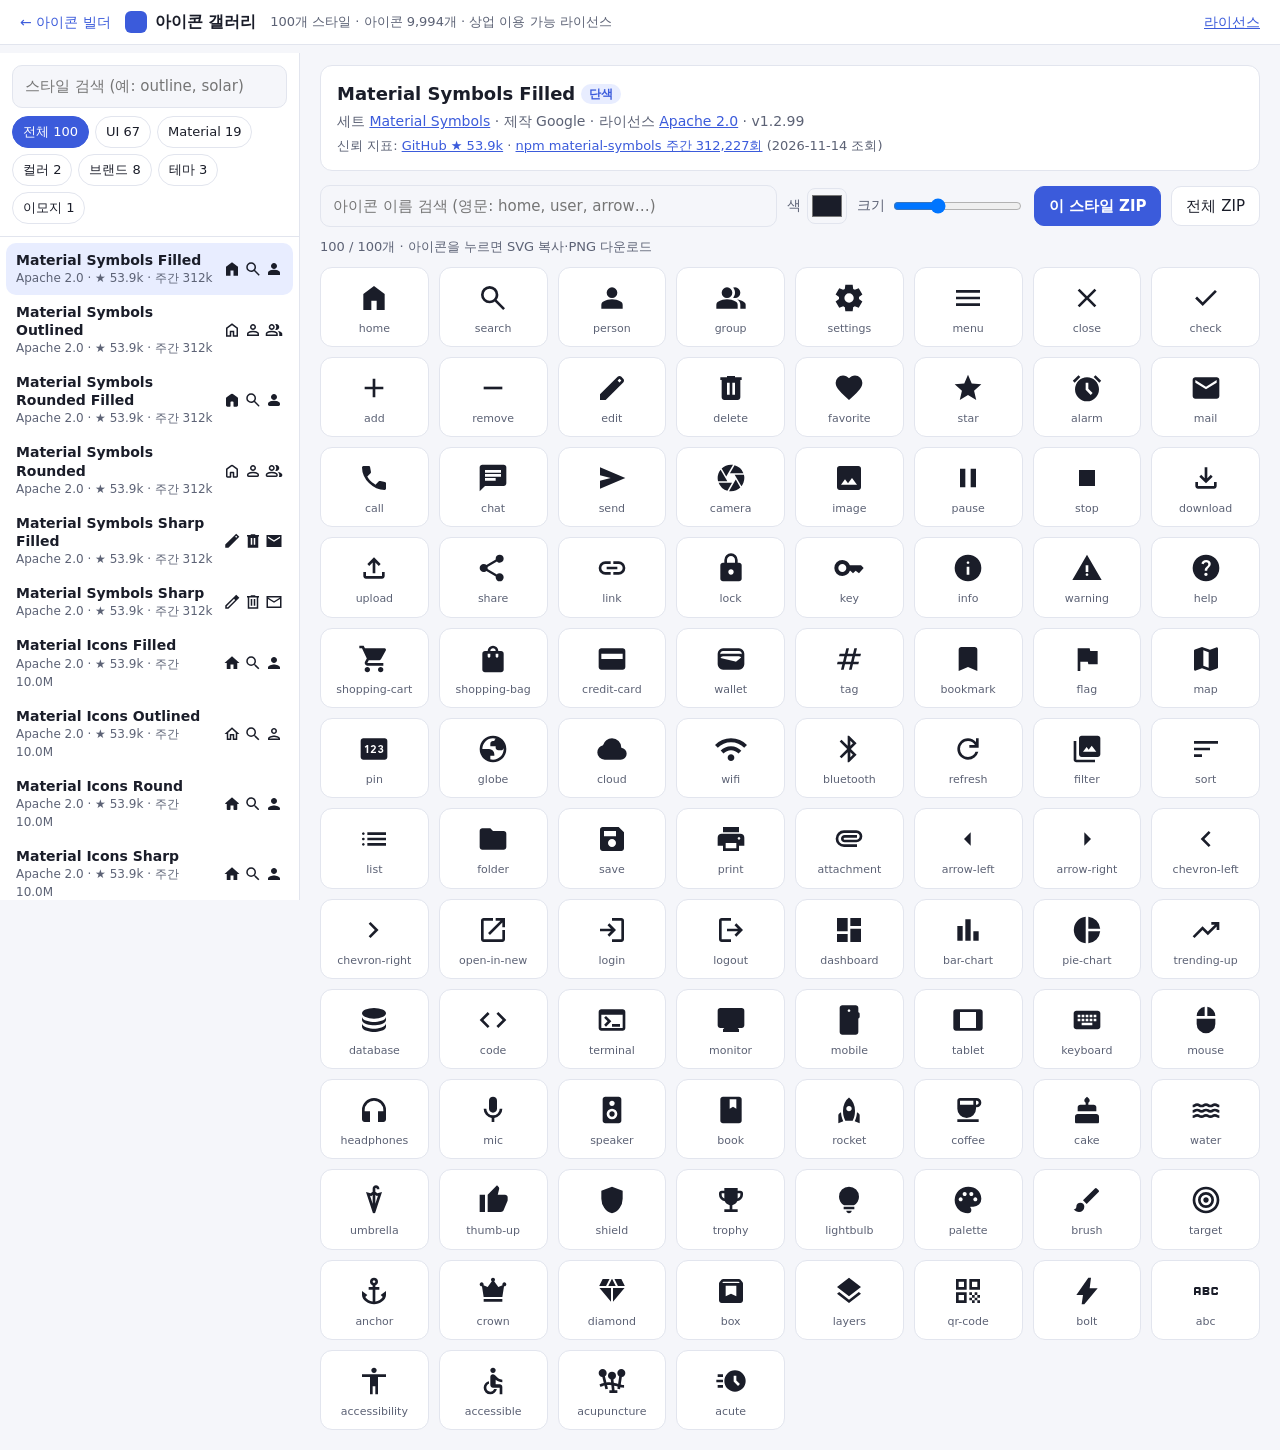
==== gallery/index.html @ c35b20fe "오픈소스 아이콘 갤러리 추가 (100개 스타일, 9,994개 SVG) - gallery/: 스타일 선택·검색·SVG 코드/PNG 복사·SVG/PNG 다운로드·스타일별/전체 ZIP " ====
<!doctype html>
<html lang="ko">
<head>
  <meta charset="utf-8">
  <meta name="viewport" content="width=device-width, initial-scale=1">
  <meta http-equiv="Content-Security-Policy" content="default-src 'self'; script-src 'self'; style-src 'self' 'unsafe-inline'; img-src 'self' data: blob:; connect-src 'self'; object-src 'none'; base-uri 'self'; form-action 'none'">
  <meta name="referrer" content="strict-origin-when-cross-origin">
  <title>오픈소스 아이콘 갤러리</title>
  <meta name="description" content="상업 이용 가능한 오픈소스 아이콘 100여 개 스타일을 골라 보고 SVG·PNG로 바로 복사·다운로드">
  <link rel="icon" href="data:image/svg+xml,%3Csvg xmlns='http://www.w3.org/2000/svg' viewBox='0 0 24 24'%3E%3Crect width='24' height='24' rx='6' fill='%233b5bdb'/%3E%3Cpath d='M6 6h5v5H6zM13 6h5v5h-5zM6 13h5v5H6zM13 13h5v5h-5z' fill='white'/%3E%3C/svg%3E">
  <link rel="stylesheet" href="gallery.css">
</head>
<body>
  <a class="skip" href="#grid">아이콘 목록 바로가기</a>
  <header class="top">
    <a class="back" href="../" aria-label="아이콘 빌더로 돌아가기">← 아이콘 빌더</a>
    <h1 class="brand"><span class="logo" aria-hidden="true"></span>아이콘 갤러리</h1>
    <span class="stat" id="stat"></span>
    <a class="lic-link" href="https://github.com/webyigit/IconBuilder/blob/main/gallery/LICENSES.md" target="_blank" rel="noopener">라이선스</a>
  </header>

  <div class="layout">
    <aside class="side" aria-label="스타일 선택">
      <div class="side-head">
        <label class="sr" for="styleSearch">스타일 검색</label>
        <input id="styleSearch" type="search" placeholder="스타일 검색 (예: outline, solar)" autocomplete="off">
        <div class="chips" id="cats" role="group" aria-label="분류"></div>
      </div>
      <label class="sr" for="styleSelect">스타일</label>
      <select id="styleSelect" class="mobile-select"></select>
      <ul class="styles" id="styles" role="listbox" aria-label="스타일 목록"></ul>
    </aside>

    <main class="main" id="main">
      <section class="style-info" id="info" aria-live="polite"></section>

      <div class="toolbar">
        <label class="sr" for="q">아이콘 검색</label>
        <input id="q" type="search" placeholder="아이콘 이름 검색 (영문: home, user, arrow…)" autocomplete="off">
        <label class="ctl" title="아이콘 색 (단색 스타일만)">색
          <input id="color" type="color" value="#1a1d29">
        </label>
        <label class="ctl">크기
          <input id="size" type="range" min="16" max="64" step="4" value="32">
        </label>
        <button id="zipBtn" class="primary">이 스타일 ZIP</button>
        <button id="zipAllBtn">전체 ZIP</button>
      </div>

      <p class="hint" id="count"></p>
      <ul class="grid" id="grid" aria-label="아이콘"></ul>
    </main>
  </div>

  <dialog id="dlg" aria-labelledby="dlgTitle">
    <form method="dialog" class="dlg-close"><button aria-label="닫기">✕</button></form>
    <div class="dlg-body">
      <div class="preview" id="pv"></div>
      <div class="dlg-side">
        <h2 id="dlgTitle"></h2>
        <p class="muted" id="dlgMeta"></p>
        <div class="btns">
          <button id="copySvg" class="primary">SVG 코드 복사</button>
          <button id="copyPng">PNG 이미지 복사</button>
          <button id="dlSvg">SVG 다운로드</button>
          <button id="dlPng">PNG 다운로드</button>
        </div>
        <label class="ctl">PNG 크기
          <select id="pngSize"><option>64</option><option>128</option><option selected>256</option><option>512</option><option>1024</option></select>
        </label>
        <label class="ctl" for="code">SVG 코드</label>
        <textarea id="code" readonly rows="6" spellcheck="false"></textarea>
      </div>
    </div>
  </dialog>

  <div class="toast" id="toast" role="status" aria-live="polite"></div>

  <script src="vendor/jszip.min.js"></script>
  <script src="gallery.js"></script>
</body>
</html>
---- gallery/gallery.css ----
:root {
  --bg: #f5f6fa; --card: #ffffff; --ink: #1a1d29; --muted: #5c6275; --line: #e2e5ee;
  --accent: #3b5bdb; --accent-ink: #ffffff; --accent-soft: #e8edff; --tile: #ffffff;
  --radius: 12px; --font: "Pretendard", "Apple SD Gothic Neo", "Malgun Gothic", system-ui, sans-serif;
}
@media (prefers-color-scheme: dark) {
  :root { --bg: #13151c; --card: #1c1f29; --ink: #eceef4; --muted: #a3a9ba; --line: #2e3240; --accent: #7c95ff; --accent-ink: #0d1020; --accent-soft: #252c47; --tile: #232736; }
}
* { box-sizing: border-box; }
html, body { margin: 0; }
body { background: var(--bg); color: var(--ink); font: 15px/1.5 var(--font); }
a { color: var(--accent); }
button, input, select, textarea { font: inherit; color: inherit; }
.sr { position: absolute; width: 1px; height: 1px; overflow: hidden; clip: rect(0 0 0 0); }
.skip { position: absolute; left: -999px; top: 0; background: var(--accent); color: var(--accent-ink); padding: 8px 12px; z-index: 20; }
.skip:focus { left: 8px; }
:focus-visible { outline: 3px solid var(--accent); outline-offset: 2px; }

.top { display: flex; align-items: center; gap: 14px; padding: 10px 20px; background: var(--card); border-bottom: 1px solid var(--line); position: sticky; top: 0; z-index: 5; }
.back { text-decoration: none; font-size: 14px; white-space: nowrap; }
.brand { font-size: 16px; margin: 0; display: flex; align-items: center; gap: 8px; white-space: nowrap; }
.logo { width: 22px; height: 22px; border-radius: 6px; background: var(--accent); display: inline-block; }
.stat { color: var(--muted); font-size: 13px; flex: 1; }
.lic-link { font-size: 14px; }

.layout { display: grid; grid-template-columns: 300px 1fr; min-height: calc(100vh - 53px); }
.side { border-right: 1px solid var(--line); background: var(--card); position: sticky; top: 53px; height: calc(100vh - 53px); display: flex; flex-direction: column; }
.side-head { padding: 12px; border-bottom: 1px solid var(--line); }
input[type=search], select, textarea { width: 100%; border: 1px solid var(--line); background: var(--bg); border-radius: 10px; padding: 9px 12px; min-height: 40px; }
.chips { display: flex; flex-wrap: wrap; gap: 6px; margin-top: 8px; }
.chips button { border: 1px solid var(--line); background: none; border-radius: 99px; padding: 4px 10px; font-size: 13px; cursor: pointer; min-height: 32px; }
.chips button[aria-pressed=true] { background: var(--accent); color: var(--accent-ink); border-color: var(--accent); }
.styles { list-style: none; margin: 0; padding: 6px; overflow-y: auto; flex: 1; }
.styles li { display: flex; gap: 10px; align-items: center; padding: 8px 10px; border-radius: 10px; cursor: pointer; }
.styles li:hover { background: var(--bg); }
.styles li[aria-selected=true] { background: var(--accent-soft); }
.styles .nm { font-size: 14px; font-weight: 600; line-height: 1.3; }
.styles .sub { font-size: 12px; color: var(--muted); }
.styles .smp { display: flex; gap: 3px; margin-left: auto; flex-shrink: 0; }
.styles .smp img { width: 18px; height: 18px; }
.mobile-select { display: none; }

.main { padding: 20px; min-width: 0; }
.style-info { background: var(--card); border: 1px solid var(--line); border-radius: var(--radius); padding: 14px 16px; margin-bottom: 14px; }
.style-info h2 { margin: 0 0 4px; font-size: 18px; }
.style-info p { margin: 0; color: var(--muted); font-size: 14px; }
.style-info p.pop { margin-top: 4px; font-size: 13px; }
.badge { display: inline-block; font-size: 12px; border-radius: 99px; padding: 1px 8px; background: var(--accent-soft); color: var(--accent); margin-left: 6px; vertical-align: 2px; font-weight: 600; }

.toolbar { display: flex; gap: 10px; align-items: center; flex-wrap: wrap; }
.toolbar input[type=search] { flex: 1; min-width: 200px; width: auto; }
.ctl { display: flex; align-items: center; gap: 6px; font-size: 14px; color: var(--muted); }
.ctl input[type=color] { width: 40px; height: 36px; border: 1px solid var(--line); border-radius: 8px; background: none; padding: 2px; }
.ctl input:disabled { opacity: .35; }
button { border: 1px solid var(--line); background: var(--card); border-radius: 10px; padding: 8px 14px; cursor: pointer; min-height: 40px; }
button:hover { border-color: var(--accent); }
button.primary { background: var(--accent); color: var(--accent-ink); border-color: var(--accent); font-weight: 600; }
button:disabled { opacity: .5; cursor: wait; }
.hint { color: var(--muted); font-size: 13px; margin: 10px 0; }

.grid { list-style: none; margin: 0; padding: 0; display: grid; grid-template-columns: repeat(auto-fill, minmax(104px, 1fr)); gap: 10px; }
.grid button { width: 100%; height: 100%; display: flex; flex-direction: column; align-items: center; gap: 8px; padding: 14px 6px 10px; background: var(--tile); border-radius: 12px; }
.grid img { width: var(--isz, 32px); height: var(--isz, 32px); }
.grid span { font-size: 11px; color: var(--muted); word-break: break-all; text-align: center; line-height: 1.3; }
.grid .empty { grid-column: 1 / -1; color: var(--muted); padding: 30px; text-align: center; }

dialog { border: 0; border-radius: 16px; padding: 0; max-width: 720px; width: calc(100% - 32px); background: var(--card); color: var(--ink); }
dialog::backdrop { background: rgba(10, 12, 20, .5); }
.dlg-close { position: absolute; right: 8px; top: 8px; }
.dlg-close button { border: 0; background: none; min-height: 36px; }
.dlg-body { display: grid; grid-template-columns: 220px 1fr; gap: 20px; padding: 24px; }
.preview { background: repeating-conic-gradient(var(--line) 0 25%, transparent 0 50%) 0 0 / 16px 16px; border-radius: 12px; display: grid; place-items: center; aspect-ratio: 1; }
.preview img { width: 60%; height: 60%; }
.dlg-side h2 { margin: 0; font-size: 18px; word-break: break-all; padding-right: 30px; }
.muted { color: var(--muted); font-size: 13px; margin: 2px 0 12px; }
.btns { display: grid; grid-template-columns: 1fr 1fr; gap: 8px; margin-bottom: 10px; }
.dlg-side .ctl { margin: 8px 0 4px; }
.dlg-side select { width: auto; min-height: 36px; padding: 4px 8px; }
textarea { font: 12px/1.4 ui-monospace, Menlo, Consolas, monospace; resize: vertical; }

.toast { position: fixed; left: 50%; bottom: 24px; transform: translateX(-50%); background: var(--ink); color: var(--bg); padding: 10px 16px; border-radius: 10px; font-size: 14px; opacity: 0; pointer-events: none; transition: opacity .2s; z-index: 30; }
.toast.on { opacity: 1; }

@media (max-width: 760px) {
  .top { padding: 10px 16px; gap: 10px; flex-wrap: wrap; }
  .stat { display: none; }
  .brand { flex: 1; }
  .layout { grid-template-columns: 1fr; }
  .side { position: static; height: auto; border-right: 0; border-bottom: 1px solid var(--line); }
  .styles { display: none; }
  .mobile-select { display: block; margin: 0 12px 12px; width: calc(100% - 24px); }
  .main { padding: 16px; }
  .grid { grid-template-columns: repeat(auto-fill, minmax(84px, 1fr)); gap: 8px; }
  .dlg-body { grid-template-columns: 1fr; padding: 20px 16px; }
  .preview { max-width: 180px; width: 100%; margin: 0 auto; }
  .toolbar .ctl:has(#size) { display: none; }
}
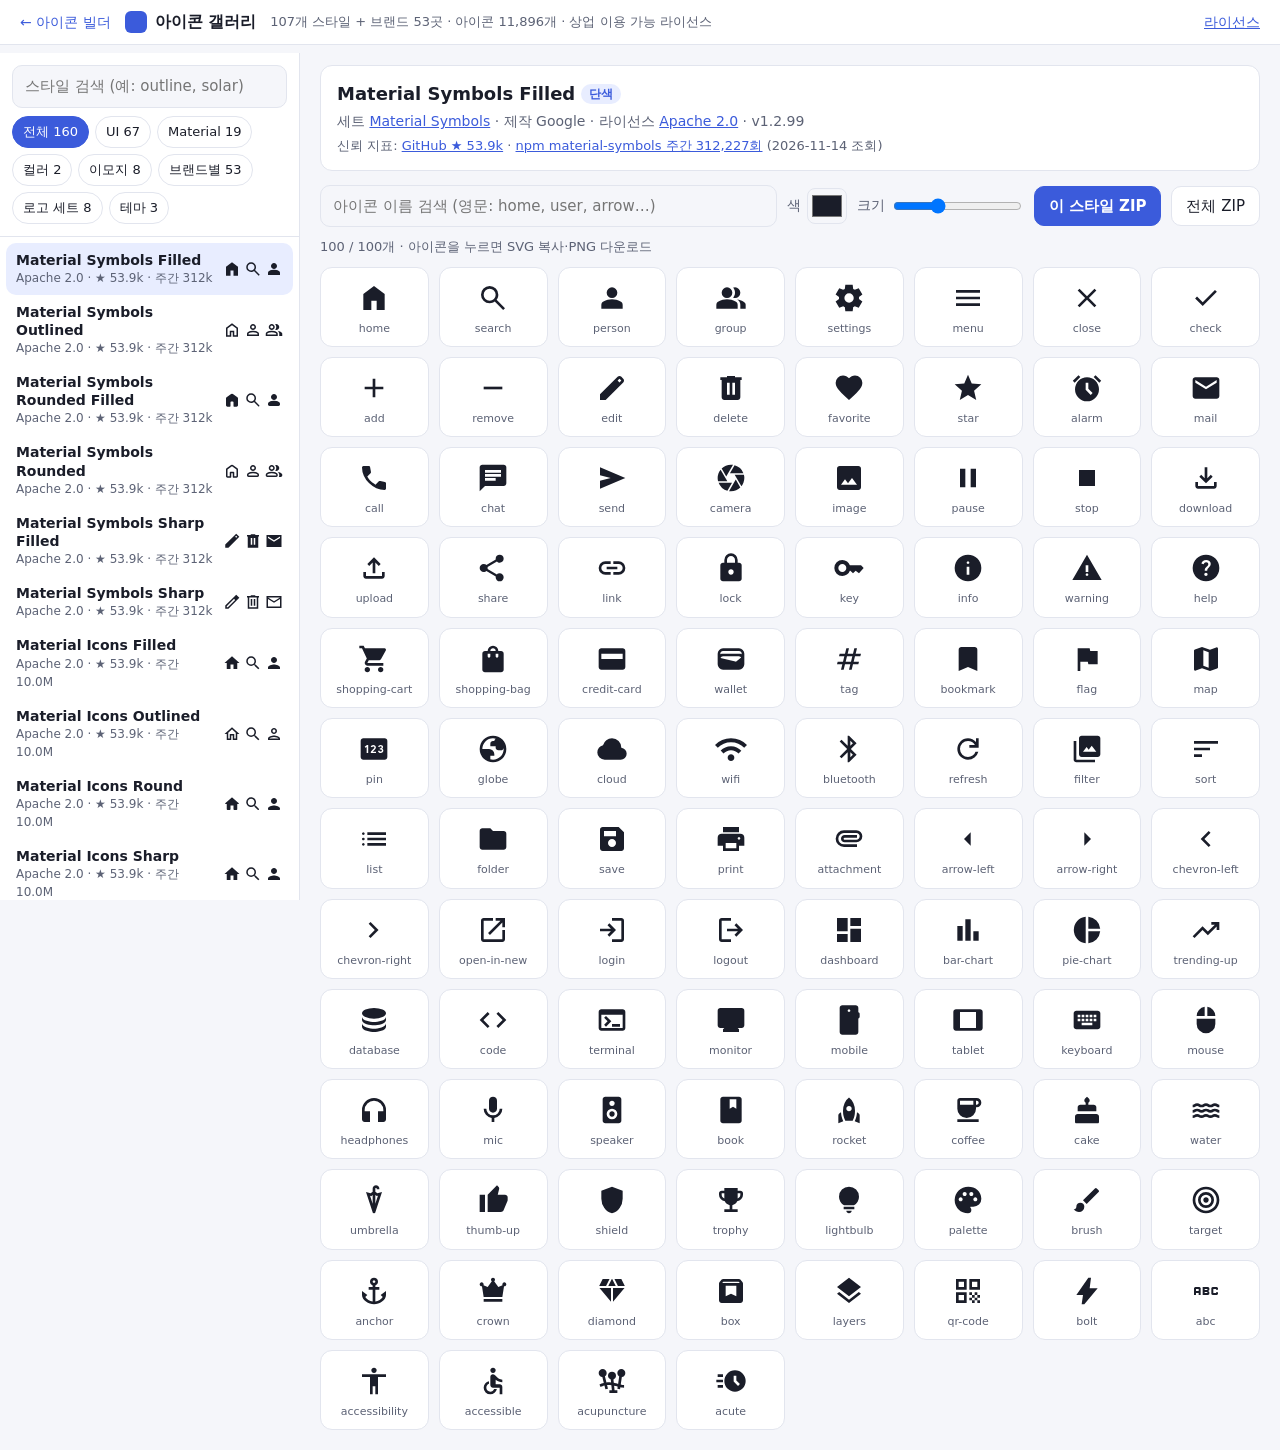
==== commit f349e3e5: "갤러리에 이모지 8종·브랜드별 로고 모음 53곳 추가 - 이모지: Twemoji, Noto(신·구), Fluent Emoji 3D·Flat·단색, EmojiOne 컬러·단색 (스타" ====
--- a/gallery/index.html
+++ b/gallery/index.html
@@ -6,7 +6,7 @@
   <meta http-equiv="Content-Security-Policy" content="default-src 'self'; script-src 'self'; style-src 'self' 'unsafe-inline'; img-src 'self' data: blob:; connect-src 'self'; object-src 'none'; base-uri 'self'; form-action 'none'">
   <meta name="referrer" content="strict-origin-when-cross-origin">
   <title>오픈소스 아이콘 갤러리</title>
-  <meta name="description" content="상업 이용 가능한 오픈소스 아이콘 100여 개 스타일을 골라 보고 SVG·PNG로 바로 복사·다운로드">
+  <meta name="description" content="상업 이용 가능한 오픈소스 아이콘·이모지 100여 개 스타일과 브랜드별 로고를 골라 보고 SVG·PNG로 바로 복사·다운로드">
   <link rel="icon" href="data:image/svg+xml,%3Csvg xmlns='http://www.w3.org/2000/svg' viewBox='0 0 24 24'%3E%3Crect width='24' height='24' rx='6' fill='%233b5bdb'/%3E%3Cpath d='M6 6h5v5H6zM13 6h5v5h-5zM6 13h5v5H6zM13 13h5v5h-5z' fill='white'/%3E%3C/svg%3E">
   <link rel="stylesheet" href="gallery.css">
 </head>
